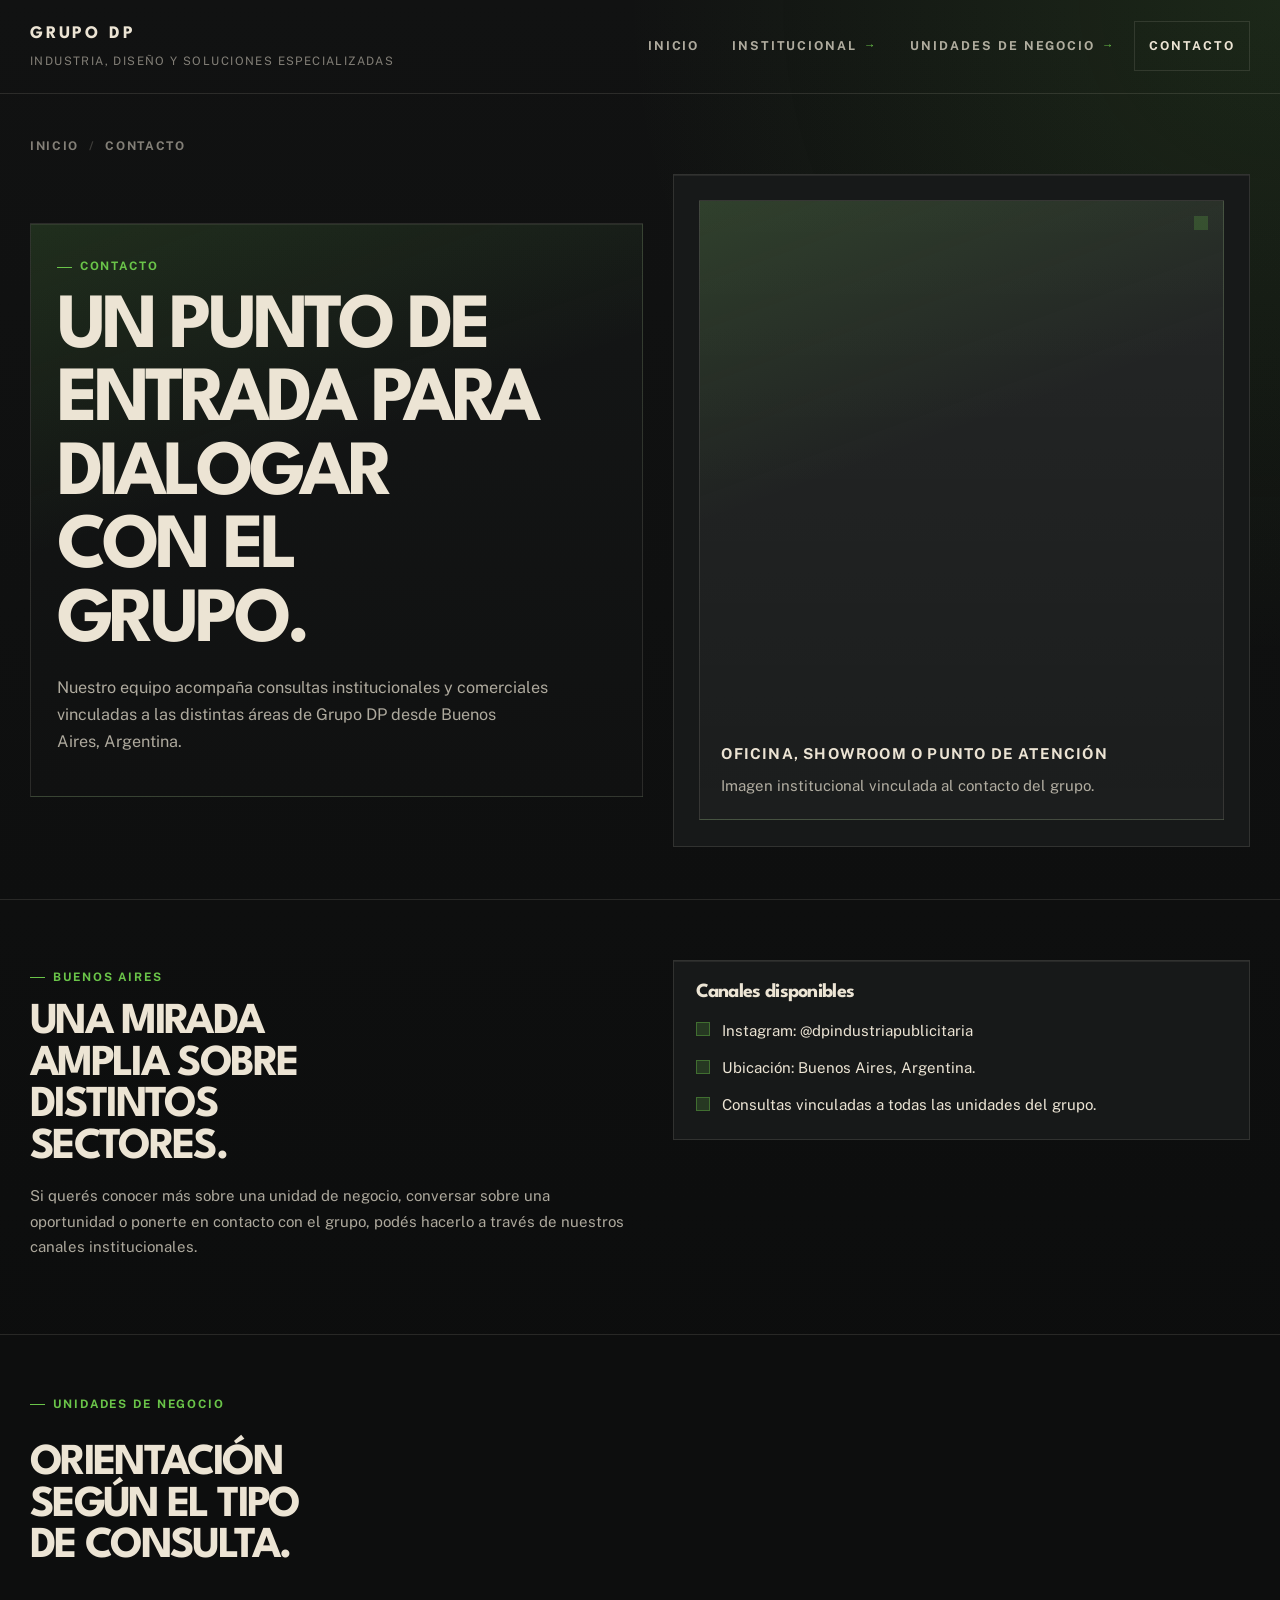
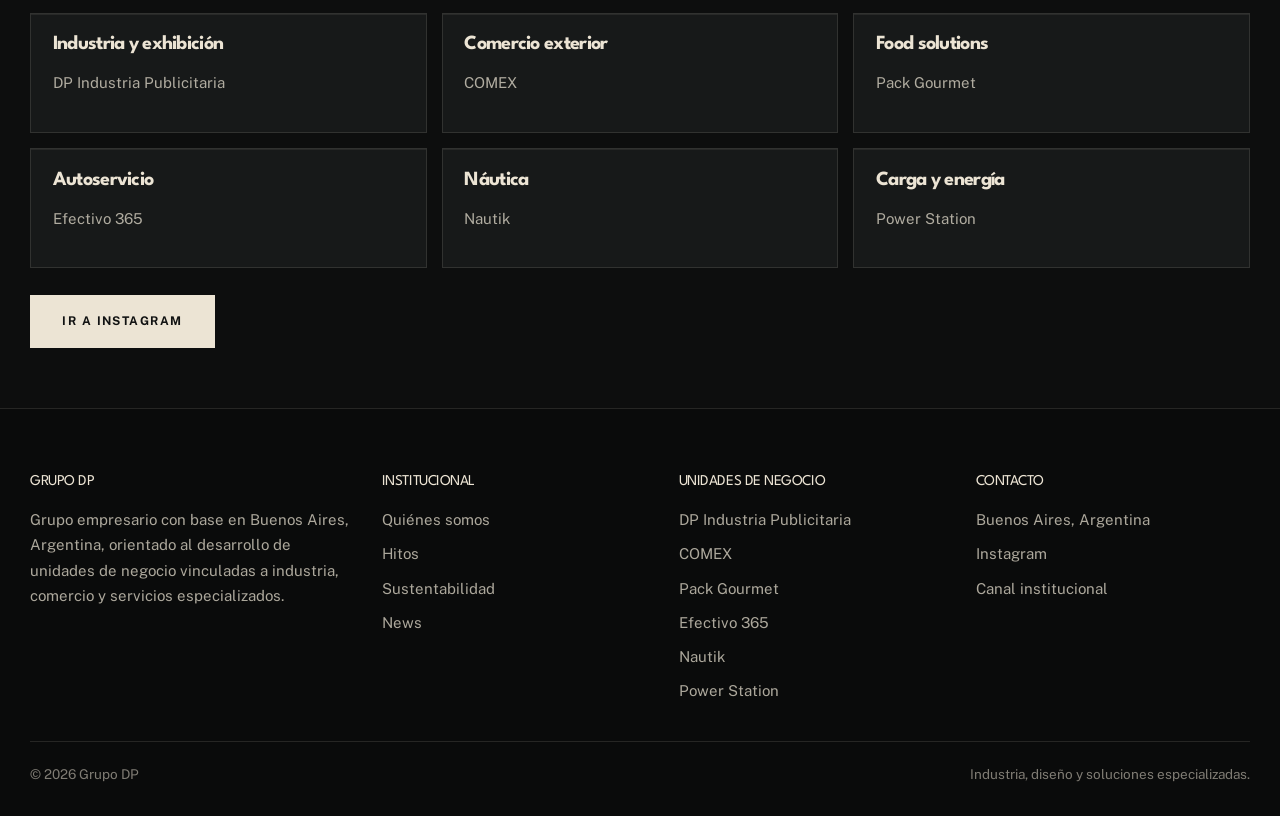
==== contacto/index.html @ b34a1b39 "Initial Grupo DP site" ====
<!doctype html>
<html lang="es">
  <head>
    <meta charset="UTF-8" />
    <meta name="viewport" content="width=device-width, initial-scale=1.0" />
    <title>Contacto | Grupo DP</title>
    <meta
      name="description"
      content="Canal institucional de Grupo DP para consultas generales, comerciales y vinculadas a sus unidades de negocio."
    />
    <meta
      name="keywords"
      content="Grupo DP, contacto, Buenos Aires, Instagram"
    />
    <link rel="stylesheet" href="../assets/styles.css" />
    <script defer src="../assets/site.js"></script>
  </head>
  <body data-page="contacto" data-base="../">
    <main id="contenido">
      <section class="page-hero">
        <div class="container">
          <nav class="breadcrumbs" aria-label="Breadcrumb" data-reveal>
            <a href="../index.html">Inicio</a>
            <span>/</span>
            <strong>Contacto</strong>
          </nav>
          <div class="hero-grid">
            <div class="hero-card hero-card--dark" data-reveal>
              <div class="eyebrow">Contacto</div>
              <h1>Un punto de entrada para dialogar con el grupo.</h1>
              <p class="lead">
                Nuestro equipo acompaña consultas institucionales y comerciales vinculadas a las
                distintas áreas de Grupo DP desde Buenos Aires, Argentina.
              </p>
            </div>
            <div class="hero-card" data-reveal>
              <div class="placeholder-media placeholder-media--wide">
                <strong>Oficina, showroom o punto de atención</strong>
                <span>Imagen institucional vinculada al contacto del grupo.</span>
              </div>
            </div>
          </div>
        </div>
      </section>

      <section class="section">
        <div class="container split-layout split-layout--top">
          <div data-reveal>
            <div class="eyebrow">Buenos Aires</div>
            <h2>Una mirada amplia sobre distintos sectores.</h2>
            <p>
              Si querés conocer más sobre una unidad de negocio, conversar sobre una oportunidad o
              ponerte en contacto con el grupo, podés hacerlo a través de nuestros canales
              institucionales.
            </p>
          </div>
          <div class="panel" data-reveal>
            <h3>Canales disponibles</h3>
            <ul class="list-clean">
              <li>Instagram: @dpindustriapublicitaria</li>
              <li>Ubicación: Buenos Aires, Argentina.</li>
              <li>Consultas vinculadas a todas las unidades del grupo.</li>
            </ul>
          </div>
        </div>
      </section>

      <section class="section section--muted">
        <div class="container">
          <div class="section-heading" data-reveal>
            <div class="eyebrow">Unidades de negocio</div>
            <h2>Orientación según el tipo de consulta.</h2>
          </div>
          <div class="contact-grid">
            <article class="card" data-reveal>
              <h3>Industria y exhibición</h3>
              <p>DP Industria Publicitaria</p>
            </article>
            <article class="card" data-reveal>
              <h3>Comercio exterior</h3>
              <p>COMEX</p>
            </article>
            <article class="card" data-reveal>
              <h3>Food solutions</h3>
              <p>Pack Gourmet</p>
            </article>
            <article class="card" data-reveal>
              <h3>Autoservicio</h3>
              <p>Efectivo 365</p>
            </article>
            <article class="card" data-reveal>
              <h3>Náutica</h3>
              <p>Nautik</p>
            </article>
            <article class="card" data-reveal>
              <h3>Carga y energía</h3>
              <p>Power Station</p>
            </article>
          </div>
          <div class="button-row" data-reveal>
            <a
              class="button button--primary"
              href="https://www.instagram.com/dpindustriapublicitaria/"
              target="_blank"
              rel="noreferrer"
              >Ir a Instagram</a
            >
          </div>
        </div>
      </section>
    </main>
  </body>
</html>
---- assets/styles.css ----
@import url("https://fonts.googleapis.com/css2?family=League+Spartan:wght@500;600;700;800&family=Public+Sans:wght@400;500;600;700&display=swap");

:root {
  --bg: #111212;
  --bg-deep: #090a0a;
  --surface: #171919;
  --surface-alt: #1d2020;
  --surface-strong: #101111;
  --paper: #ece4d4;
  --paper-soft: #d3c4aa;
  --text: #ece4d4;
  --text-muted: rgba(236, 228, 212, 0.72);
  --text-soft: rgba(236, 228, 212, 0.52);
  --line: rgba(236, 228, 212, 0.12);
  --line-strong: rgba(236, 228, 212, 0.22);
  --green: #6ac449;
  --green-soft: rgba(106, 196, 73, 0.16);
  --black: #111212;
  --white: #ffffff;
  --radius-s: 0;
  --radius-m: 0;
  --radius-l: 0;
  --radius-xl: 0;
  --container: 1220px;
  --header-height: 92px;
}

*,
*::before,
*::after {
  box-sizing: border-box;
}

html {
  font-size: 15px;
  scroll-behavior: smooth;
}

body {
  margin: 0;
  font-family: "Public Sans", sans-serif;
  background:
    radial-gradient(circle at top right, rgba(106, 196, 73, 0.12), transparent 24%),
    linear-gradient(180deg, #111212 0%, var(--bg-deep) 100%);
  color: var(--text);
  line-height: 1.68;
  -webkit-font-smoothing: antialiased;
}

img {
  max-width: 100%;
  display: block;
}

a {
  color: inherit;
  text-decoration: none;
}

button,
input,
textarea,
select {
  font: inherit;
}

.skip-link {
  position: absolute;
  left: 1rem;
  top: -4rem;
  padding: 0.8rem 1rem;
  background: var(--paper);
  color: var(--black);
  z-index: 100;
}

.skip-link:focus {
  top: 1rem;
}

.container {
  width: min(calc(100% - 2rem), var(--container));
  margin: 0 auto;
}

[id] {
  scroll-margin-top: calc(var(--header-height) + 1.5rem);
}

.site-header {
  position: sticky;
  top: 0;
  z-index: 30;
  padding: 1.2rem 0;
  border-bottom: 1px solid transparent;
  transition: background 220ms ease, border-color 220ms ease;
}

.site-header.is-scrolled {
  background: rgba(17, 18, 18, 0.92);
  backdrop-filter: blur(18px);
  border-color: var(--line);
}

.header-inner {
  display: flex;
  align-items: center;
  justify-content: space-between;
  gap: 1.5rem;
  min-height: calc(var(--header-height) - 2.4rem);
}

.brand-mark {
  display: inline-flex;
  flex-direction: column;
  gap: 0.16rem;
  min-width: 240px;
}

.brand-mark__title {
  font-family: "League Spartan", sans-serif;
  font-size: 1.18rem;
  font-weight: 700;
  letter-spacing: 0.16em;
  text-transform: uppercase;
}

.brand-mark__subtitle {
  color: var(--text-soft);
  font-size: 0.78rem;
  letter-spacing: 0.12em;
  text-transform: uppercase;
}

.nav-toggle {
  display: none;
  border: 1px solid var(--line);
  background: transparent;
  color: var(--paper);
  padding: 0.85rem 1rem;
  cursor: pointer;
  text-transform: uppercase;
  letter-spacing: 0.14em;
  font-size: 0.82rem;
  font-weight: 700;
}

.site-nav {
  display: flex;
  align-items: center;
  gap: 0.25rem;
}

.nav-item {
  position: relative;
}

.nav-disclosure,
.nav-link,
.nav-cta {
  display: inline-flex;
  align-items: center;
  gap: 0.45rem;
  border: 0;
  background: transparent;
  color: var(--text-muted);
  padding: 0.92rem 0.95rem;
  cursor: pointer;
  font-size: 0.82rem;
  font-weight: 700;
  letter-spacing: 0.16em;
  text-transform: uppercase;
  transition: color 180ms ease, background 180ms ease, border-color 180ms ease;
}

.nav-disclosure::after {
  content: "→";
  color: var(--green);
  font-size: 0.78rem;
}

.nav-link:hover,
.nav-link.is-current,
.nav-disclosure:hover,
.nav-item.is-current-section > .nav-disclosure,
.nav-cta:hover,
.nav-cta.is-current-section {
  color: var(--paper);
}

.nav-cta {
  border: 1px solid var(--line);
  color: var(--paper);
}

.nav-panel {
  position: absolute;
  top: calc(100% + 0.75rem);
  left: 0;
  min-width: 320px;
  display: grid;
  gap: 0;
  padding: 0.7rem;
  border: 1px solid var(--line);
  background: rgba(23, 25, 25, 0.98);
  opacity: 0;
  pointer-events: none;
  transform: translateY(6px);
  transition: opacity 180ms ease, transform 180ms ease;
}

.nav-panel--wide {
  min-width: 460px;
  grid-template-columns: repeat(2, minmax(0, 1fr));
}

.nav-item:hover .nav-panel,
.nav-item:focus-within .nav-panel,
.nav-item.is-open .nav-panel {
  opacity: 1;
  pointer-events: auto;
  transform: translateY(0);
}

.nav-panel a {
  display: grid;
  gap: 0.25rem;
  padding: 0.95rem 1rem;
  border-bottom: 1px solid rgba(236, 228, 212, 0.08);
  transition: background 180ms ease, color 180ms ease;
}

.nav-panel a:last-child,
.nav-panel--wide a:nth-last-child(-n + 2) {
  border-bottom: 0;
}

.nav-panel a span {
  color: var(--text-soft);
  font-size: 0.84rem;
  letter-spacing: normal;
  text-transform: none;
  font-weight: 400;
}

.nav-panel a:hover,
.nav-panel a.is-current {
  background: rgba(106, 196, 73, 0.08);
  color: var(--paper);
}

main {
  display: block;
}

.hero,
.page-hero {
  padding: 3rem 0 3.5rem;
  border-top: 1px solid var(--line);
}

.page-hero {
  padding-top: 2.5rem;
}

.hero-grid,
.split-layout {
  display: grid;
  grid-template-columns: minmax(0, 1.03fr) minmax(0, 0.97fr);
  gap: 2rem;
  align-items: center;
}

.hero-grid > *,
.split-layout > *,
.card-grid > *,
.brand-grid > *,
.service-grid > *,
.news-grid > *,
.market-grid > *,
.media-grid > *,
.process-grid > *,
.contact-grid > *,
.spec-grid > *,
.meta-grid > *,
.stat-grid > * {
  min-width: 0;
}

.split-layout--top {
  align-items: start;
}

.hero-card,
.panel,
.card,
.route-card,
.stat {
  background: var(--surface);
  border: 1px solid var(--line);
}

.hero-card {
  padding: 1.7rem;
  position: relative;
  overflow: hidden;
}

.hero-card::before,
.panel::before,
.card::before,
.route-card::before {
  content: "";
  position: absolute;
  inset: 0 auto auto 0;
  width: 100%;
  height: 1px;
  background: rgba(236, 228, 212, 0.08);
}

.hero-card--dark,
.section--dark .panel,
.section--dark .card,
.dark-panel {
  background:
    linear-gradient(160deg, rgba(106, 196, 73, 0.14), transparent 42%),
    linear-gradient(180deg, #141616 0%, #101111 100%);
}

.hero-card--dark .eyebrow,
.section--dark .eyebrow,
.dark-panel .eyebrow {
  color: var(--green);
}

.hero-card--dark p,
.section--dark p,
.dark-panel p {
  color: var(--text-muted);
}

.eyebrow {
  display: inline-flex;
  align-items: center;
  gap: 0.55rem;
  margin-bottom: 1rem;
  color: var(--green);
  font-size: 0.78rem;
  font-weight: 700;
  text-transform: uppercase;
  letter-spacing: 0.16em;
}

.eyebrow::before {
  content: "";
  width: 1rem;
  height: 1px;
  background: currentColor;
}

h1,
h2,
h3,
h4 {
  margin: 0 0 1rem;
  font-family: "League Spartan", sans-serif;
  font-weight: 700;
  line-height: 0.94;
  letter-spacing: -0.06em;
  text-wrap: balance;
}

h1 {
  font-size: clamp(2.95rem, 6.1vw, 5.6rem);
  max-width: 10ch;
  text-transform: uppercase;
}

h2 {
  font-size: clamp(1.9rem, 3.45vw, 3.35rem);
  max-width: 13.5ch;
  text-transform: uppercase;
}

h3 {
  font-size: 1.34rem;
  letter-spacing: -0.035em;
  line-height: 0.98;
  text-transform: none;
}

h4 {
  font-size: 1.1rem;
  text-transform: none;
}

p {
  margin: 0 0 1rem;
  color: var(--text-muted);
  text-wrap: pretty;
}

.lead {
  font-size: 1.08rem;
  max-width: 54ch;
}

.hero-card h1,
.page-hero h1 {
  max-width: 10.5ch;
}

.section-heading h2 {
  max-width: 14ch;
}

.button-row,
.tag-row {
  display: flex;
  flex-wrap: wrap;
  gap: 0.9rem;
}

.button-row {
  margin-top: 1.8rem;
}

.button {
  display: inline-flex;
  align-items: center;
  justify-content: center;
  min-width: 185px;
  padding: 1rem 1.3rem;
  border: 1px solid transparent;
  text-transform: uppercase;
  letter-spacing: 0.12em;
  font-size: 0.8rem;
  font-weight: 700;
  transition: background 180ms ease, color 180ms ease, border-color 180ms ease;
}

.button--primary {
  background: var(--paper);
  color: var(--black);
}

.button--primary:hover {
  background: #f6f0e3;
}

.button--ghost,
.button--dark {
  border-color: var(--line);
  color: var(--paper);
  background: transparent;
}

.button--ghost:hover,
.button--dark:hover {
  background: rgba(236, 228, 212, 0.06);
}

.tag-row {
  margin-top: 1.2rem;
}

.tag,
.pill,
.route-card__label,
.brand-card__meta span:first-child,
.market-badge {
  display: inline-flex;
  align-items: center;
  justify-content: center;
  padding: 0.52rem 0.72rem;
  border: 1px solid var(--line);
  color: var(--paper-soft);
  font-size: 0.76rem;
  font-weight: 700;
  letter-spacing: 0.14em;
  text-transform: uppercase;
}

.meta-grid,
.stat-grid,
.card-grid,
.brand-grid,
.service-grid,
.news-grid,
.market-grid,
.media-grid,
.process-grid,
.contact-grid,
.spec-grid {
  display: grid;
  gap: 1rem;
}

.meta-grid,
.stat-grid {
  grid-template-columns: repeat(3, minmax(0, 1fr));
}

.split-layout .card-grid,
.split-layout .spec-grid,
.split-layout .contact-grid {
  grid-template-columns: repeat(2, minmax(0, 1fr));
}

.card-grid,
.brand-grid,
.service-grid,
.news-grid,
.market-grid,
.media-grid,
.process-grid,
.contact-grid,
.spec-grid {
  grid-template-columns: repeat(3, minmax(0, 1fr));
}

.meta-item,
.stat,
.card,
.panel,
.route-card {
  position: relative;
  padding: 1.45rem;
}

.meta-item strong,
.stat strong {
  display: block;
  margin-bottom: 0.35rem;
  font-family: "League Spartan", sans-serif;
  font-size: 1.8rem;
  line-height: 0.92;
  text-transform: uppercase;
  letter-spacing: -0.04em;
}

.meta-item span,
.stat span {
  color: var(--text-muted);
}

.section {
  padding: 4rem 0;
  border-top: 1px solid var(--line);
}

.section--muted {
  background: #0d0e0e;
}

.section--dark {
  background: #0a0b0b;
}

.section-heading {
  display: grid;
  gap: 0.9rem;
  max-width: 780px;
  margin-bottom: 2rem;
}

.brand-card {
  min-height: 380px;
  padding: 0;
  display: grid;
  grid-template-rows: 220px auto auto auto;
}

.brand-card::before {
  content: "";
  display: block;
  background:
    linear-gradient(160deg, rgba(106, 196, 73, 0.18), transparent 30%),
    linear-gradient(180deg, rgba(255, 255, 255, 0.06), transparent),
    var(--surface-strong);
  border-bottom: 1px solid var(--line);
}

.brand-card__meta,
.brand-card h3,
.brand-card p {
  padding-inline: 1.25rem;
}

.brand-card__meta {
  display: flex;
  justify-content: space-between;
  align-items: center;
  gap: 0.7rem;
  padding-top: 1rem;
  color: var(--paper-soft);
  font-size: 0.76rem;
  font-weight: 700;
  letter-spacing: 0.14em;
  text-transform: uppercase;
}

.brand-card__arrow {
  color: var(--green);
  font-size: 1rem;
}

.brand-card p {
  color: var(--text-muted);
}

.brand-card .button {
  margin: auto 1.25rem 1.25rem;
  min-width: 0;
}

.placeholder-media {
  position: relative;
  min-height: 280px;
  padding: 1.4rem;
  display: flex;
  flex-direction: column;
  justify-content: flex-end;
  gap: 0.45rem;
  border: 1px solid var(--line);
  background:
    linear-gradient(160deg, rgba(106, 196, 73, 0.16), transparent 40%),
    linear-gradient(180deg, rgba(255, 255, 255, 0.06), rgba(255, 255, 255, 0.02));
}

.placeholder-media::before {
  content: "";
  position: absolute;
  top: 1rem;
  right: 1rem;
  width: 0.9rem;
  height: 0.9rem;
  background: rgba(106, 196, 73, 0.22);
}

.placeholder-media strong {
  font-size: 1rem;
  text-transform: uppercase;
  letter-spacing: 0.08em;
}

.placeholder-media span {
  color: var(--text-muted);
}

.placeholder-media--wide {
  min-height: 620px;
}

.placeholder-media--tall {
  min-height: 460px;
}

.placeholder-media--dark {
  background:
    linear-gradient(160deg, rgba(106, 196, 73, 0.18), transparent 38%),
    linear-gradient(180deg, rgba(255, 255, 255, 0.06), rgba(255, 255, 255, 0.02));
}

.placeholder-media--dark span {
  color: var(--text-muted);
}

.breadcrumbs {
  display: inline-flex;
  flex-wrap: wrap;
  align-items: center;
  gap: 0.65rem;
  margin-bottom: 1.2rem;
  color: var(--text-soft);
  font-size: 0.8rem;
  font-weight: 700;
  text-transform: uppercase;
  letter-spacing: 0.14em;
}

.breadcrumbs a:hover {
  color: var(--paper);
}

.breadcrumbs span {
  opacity: 0.4;
}

.list-clean {
  list-style: none;
  margin: 0;
  padding: 0;
  display: grid;
  gap: 0.8rem;
}

.list-clean li {
  display: grid;
  grid-template-columns: 14px 1fr;
  gap: 0.8rem;
}

.list-clean li::before {
  content: "";
  width: 14px;
  height: 14px;
  margin-top: 0.32rem;
  background: rgba(106, 196, 73, 0.18);
  border: 1px solid rgba(106, 196, 73, 0.38);
}

.timeline {
  display: grid;
  grid-template-columns: repeat(2, minmax(0, 1fr));
  gap: 1rem;
}

.timeline .card {
  padding-top: 3.2rem;
}

.timeline .card::after {
  content: attr(data-step);
  position: absolute;
  top: 1rem;
  left: 1.45rem;
  color: var(--green);
  font-size: 0.76rem;
  font-weight: 700;
  letter-spacing: 0.14em;
  text-transform: uppercase;
}

.process-step::after,
.news-item::after,
.spec-card::after {
  content: "";
  display: block;
  width: 2.8rem;
  height: 2px;
  margin-bottom: 1rem;
  background: rgba(106, 196, 73, 0.44);
}

.market-card {
  display: grid;
  gap: 1rem;
}

.market-badge {
  justify-self: start;
  background: transparent;
}

.route-card {
  min-height: 100%;
}

.route-card--accent {
  background:
    linear-gradient(160deg, rgba(106, 196, 73, 0.12), transparent 42%),
    var(--surface);
}

.route-card__label {
  margin-bottom: 1rem;
}

.quote {
  padding: 2rem;
  border: 1px solid var(--line);
  background:
    linear-gradient(160deg, rgba(106, 196, 73, 0.12), transparent 44%),
    var(--surface-strong);
  font-size: 1.08rem;
}

.quote,
.list-clean li,
.nav-panel a span,
.footer-links a,
.footer-links span {
  text-wrap: pretty;
}

.site-footer {
  padding: 4rem 0 2rem;
  background: #0a0b0b;
  border-top: 1px solid var(--line);
  color: var(--text-muted);
}

.footer-grid {
  display: grid;
  grid-template-columns: 1.2fr repeat(3, minmax(0, 1fr));
  gap: 1.5rem;
}

.footer-title {
  display: block;
  margin-bottom: 0.9rem;
  color: var(--paper);
  font-family: "League Spartan", sans-serif;
  font-size: 1rem;
  text-transform: uppercase;
  letter-spacing: -0.03em;
}

.footer-links {
  display: grid;
  gap: 0.6rem;
}

.footer-links a,
.footer-links span {
  color: var(--text-muted);
}

.footer-links a:hover {
  color: var(--paper);
}

.footer-bottom {
  margin-top: 2.5rem;
  padding-top: 1.4rem;
  border-top: 1px solid var(--line);
  display: flex;
  flex-wrap: wrap;
  justify-content: space-between;
  gap: 0.8rem;
  color: var(--text-soft);
  font-size: 0.9rem;
}

.js-enhanced [data-reveal] {
  opacity: 0;
  transform: translateY(18px);
  transition: opacity 420ms ease, transform 420ms ease;
}

.js-enhanced [data-reveal].is-visible {
  opacity: 1;
  transform: translateY(0);
}

@media (max-width: 1080px) {
  .hero-grid,
  .split-layout,
  .footer-grid,
  .timeline,
  .card-grid,
  .brand-grid,
  .service-grid,
  .news-grid,
  .market-grid,
  .media-grid,
  .process-grid,
  .contact-grid,
  .spec-grid,
  .meta-grid,
  .stat-grid {
    grid-template-columns: 1fr 1fr;
  }

  .hero-grid,
  .split-layout,
  .footer-grid {
    grid-template-columns: 1fr;
  }

  .split-layout .card-grid,
  .split-layout .spec-grid,
  .split-layout .contact-grid {
    grid-template-columns: 1fr 1fr;
  }
}

@media (max-width: 860px) {
  .site-header {
    padding: 1rem 0;
  }

  .nav-toggle {
    display: inline-flex;
  }

  .site-nav {
    position: absolute;
    left: 1rem;
    right: 1rem;
    top: calc(100% + 0.6rem);
    display: none;
    flex-direction: column;
    align-items: stretch;
    padding: 1rem;
    border: 1px solid var(--line);
    background: rgba(17, 18, 18, 0.98);
  }

  .site-nav.is-open {
    display: flex;
  }

  .nav-item,
  .nav-panel,
  .nav-panel--wide {
    width: 100%;
  }

  .nav-disclosure,
  .nav-link,
  .nav-cta {
    width: 100%;
    justify-content: space-between;
    border-bottom: 1px solid rgba(236, 228, 212, 0.08);
  }

  .nav-item:last-child .nav-disclosure,
  .nav-cta {
    border-bottom: 0;
  }

  .nav-panel {
    position: static;
    opacity: 1;
    pointer-events: auto;
    transform: none;
    display: none;
    min-width: 100%;
    margin-top: 0.4rem;
    padding: 0.4rem 0 0;
    background: transparent;
    border: 0;
  }

  .nav-item.is-open .nav-panel {
    display: grid;
  }

  .nav-panel a {
    padding: 0.8rem 0.2rem 0.8rem 1rem;
  }
}

@media (max-width: 720px) {
  .hero,
  .page-hero,
  .section {
    padding: 2.6rem 0;
  }

  h1 {
    font-size: clamp(2.35rem, 11vw, 3.8rem);
  }

  h2 {
    font-size: clamp(1.7rem, 7vw, 2.65rem);
  }

  .card-grid,
  .brand-grid,
  .service-grid,
  .news-grid,
  .market-grid,
  .media-grid,
  .process-grid,
  .contact-grid,
  .spec-grid,
  .meta-grid,
  .stat-grid,
  .timeline {
    grid-template-columns: 1fr;
  }

  .split-layout .card-grid,
  .split-layout .spec-grid,
  .split-layout .contact-grid {
    grid-template-columns: 1fr;
  }

  .hero-card,
  .panel,
  .card,
  .route-card,
  .meta-item,
  .stat,
  .quote {
    padding: 1.2rem;
  }

  .placeholder-media--wide {
    min-height: 340px;
  }

  .placeholder-media--tall,
  .placeholder-media {
    min-height: 260px;
  }

  .brand-card {
    grid-template-rows: 180px auto auto auto;
  }

  .button-row,
  .tag-row {
    flex-direction: column;
    align-items: stretch;
  }

  .button {
    width: 100%;
  }
}
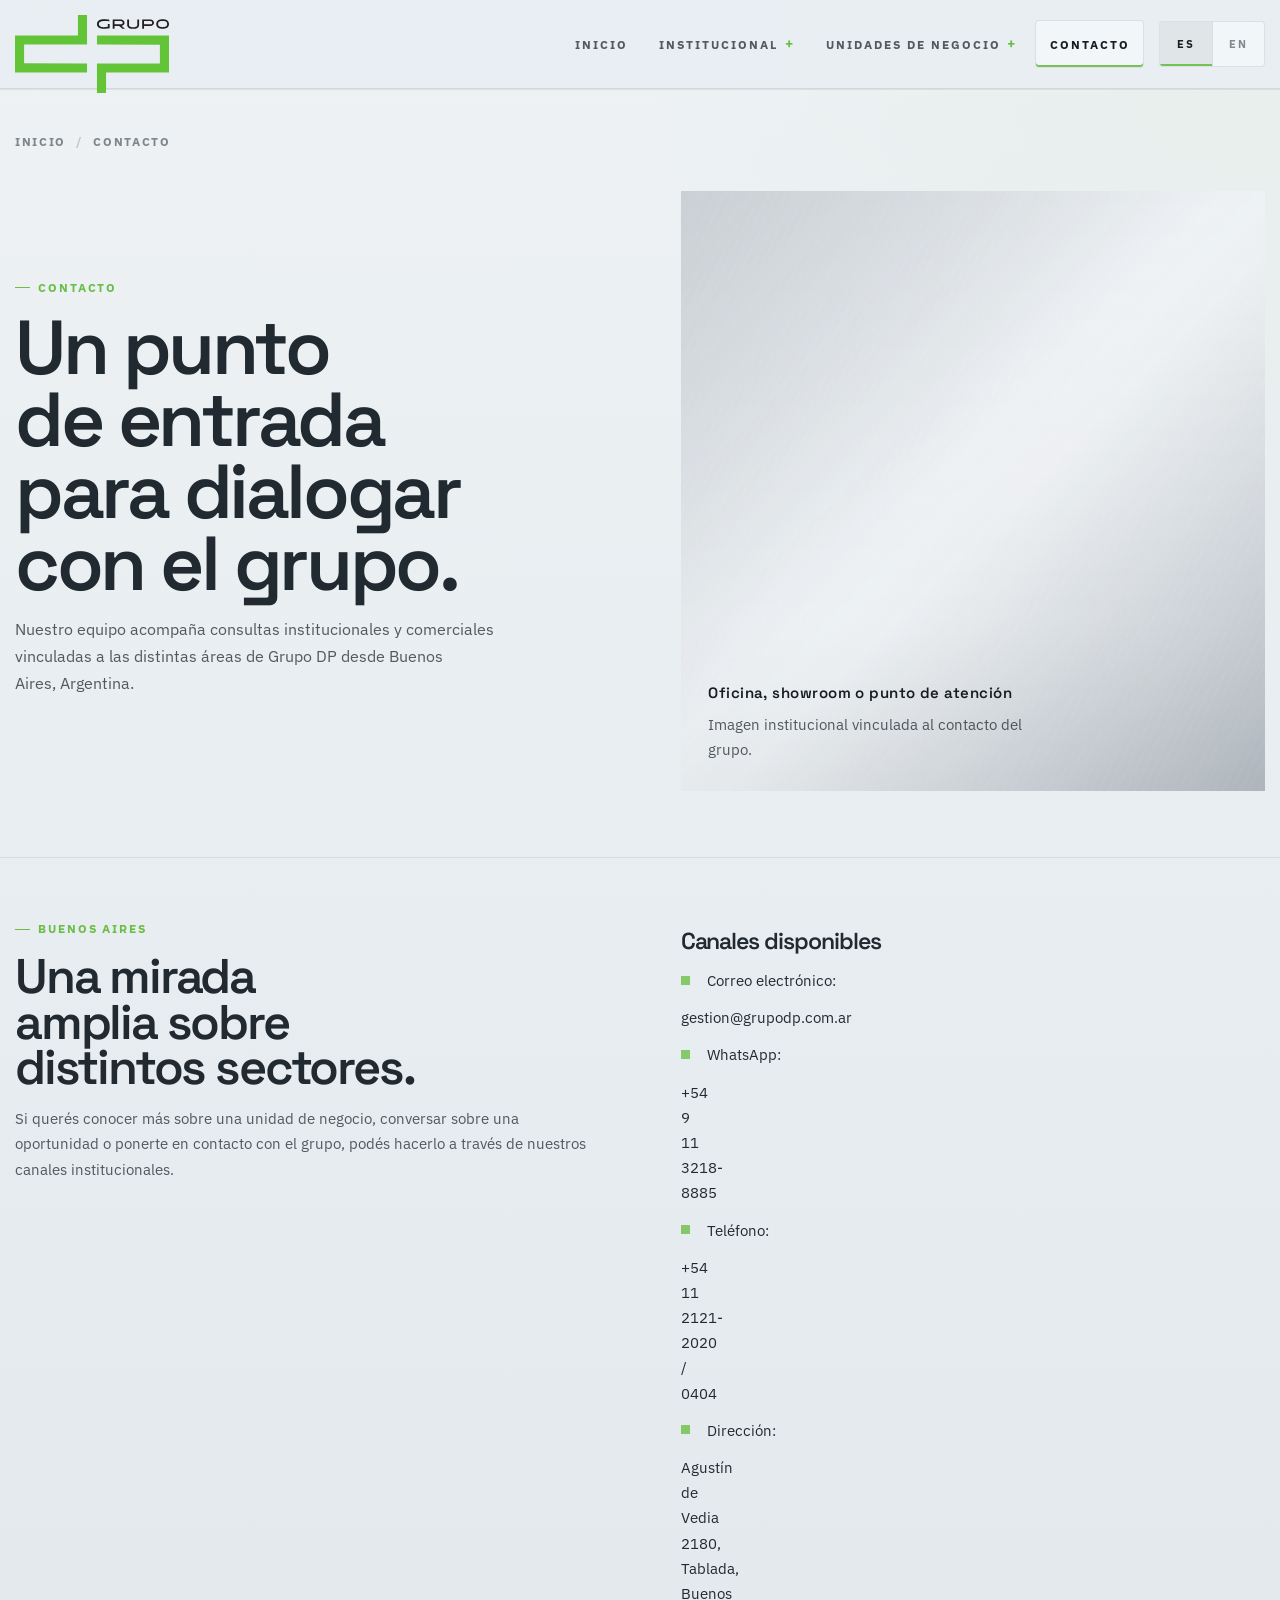
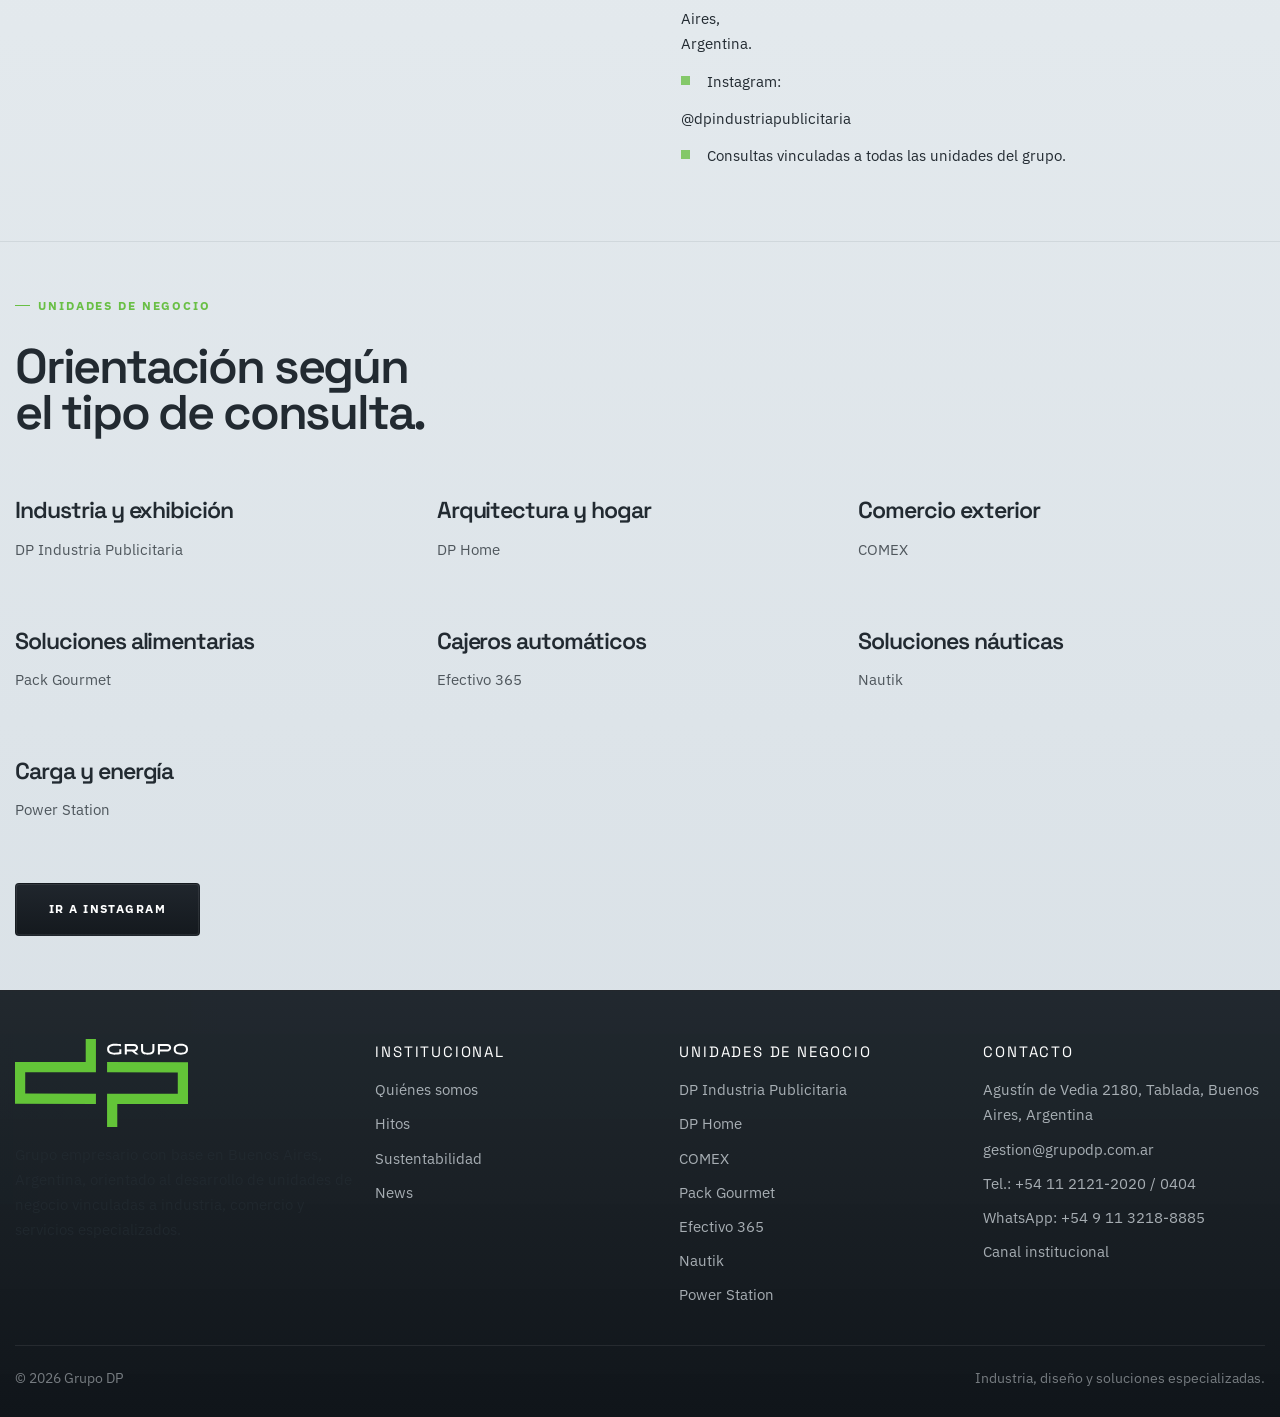
==== commit 13566d2c: "Update business unit copy, add DP Home unit and real contact info - Rewrite copy (ES/EN) for all uni" ====
--- a/contacto/index.html
+++ b/contacto/index.html
@@ -10,7 +10,7 @@
     />
     <meta
       name="keywords"
-      content="Grupo DP, contacto, Buenos Aires, Instagram"
+      content="Grupo DP, contacto, Buenos Aires, Tablada, WhatsApp, email, Instagram"
     />
     <link rel="stylesheet" href="../assets/styles.css" />
     <script defer src="../assets/site.js"></script>
@@ -57,9 +57,12 @@
           <div class="panel" data-reveal>
             <h3>Canales disponibles</h3>
             <ul class="list-clean">
-              <li>Instagram: @dpindustriapublicitaria</li>
-              <li>Ubicación: Buenos Aires, Argentina.</li>
-              <li>Consultas vinculadas a todas las unidades del grupo.</li>
+              <li><span>Correo electr&oacute;nico:</span> <a href="mailto:gestion@grupodp.com.ar">gestion@grupodp.com.ar</a></li>
+              <li><span>WhatsApp:</span> <a href="https://wa.me/5491132188885" target="_blank" rel="noopener">+54 9 11 3218-8885</a></li>
+              <li><span>Tel&eacute;fono:</span> <a href="tel:+541121212020">+54 11 2121-2020 / 0404</a></li>
+              <li><span>Direcci&oacute;n:</span> Agust&iacute;n de Vedia 2180, Tablada, Buenos Aires, Argentina.</li>
+              <li><span>Instagram:</span> <a href="https://www.instagram.com/dpindustriapublicitaria/" target="_blank" rel="noopener">@dpindustriapublicitaria</a></li>
+              <li><span>Consultas vinculadas a todas las unidades del grupo.</span></li>
             </ul>
           </div>
         </div>
@@ -73,27 +76,31 @@
           </div>
           <div class="contact-grid">
             <article class="card" data-reveal>
-              <h3>Industria y exhibición</h3>
+              <h3>Industria y exhibici&oacute;n</h3>
               <p>DP Industria Publicitaria</p>
+            </article>
+            <article class="card" data-reveal>
+              <h3>Arquitectura y hogar</h3>
+              <p>DP Home</p>
             </article>
             <article class="card" data-reveal>
               <h3>Comercio exterior</h3>
               <p>COMEX</p>
             </article>
             <article class="card" data-reveal>
-              <h3>Food solutions</h3>
+              <h3>Soluciones alimentarias</h3>
               <p>Pack Gourmet</p>
             </article>
             <article class="card" data-reveal>
-              <h3>Autoservicio</h3>
+              <h3>Cajeros autom&aacute;ticos</h3>
               <p>Efectivo 365</p>
             </article>
             <article class="card" data-reveal>
-              <h3>Náutica</h3>
+              <h3>Soluciones n&aacute;uticas</h3>
               <p>Nautik</p>
             </article>
             <article class="card" data-reveal>
-              <h3>Carga y energía</h3>
+              <h3>Carga y energ&iacute;a</h3>
               <p>Power Station</p>
             </article>
           </div>
--- a/assets/styles.css
+++ b/assets/styles.css
@@ -1,28 +1,31 @@
-@import url("https://fonts.googleapis.com/css2?family=League+Spartan:wght@500;600;700;800&family=Public+Sans:wght@400;500;600;700&display=swap");
+
+@import url("https://fonts.googleapis.com/css2?family=IBM+Plex+Sans:wght@400;500;600;700&family=Space+Grotesk:wght@500;600;700&display=swap");
 
 :root {
-  --bg: #111212;
-  --bg-deep: #090a0a;
-  --surface: #171919;
-  --surface-alt: #1d2020;
-  --surface-strong: #101111;
-  --paper: #ece4d4;
-  --paper-soft: #d3c4aa;
-  --text: #ece4d4;
-  --text-muted: rgba(236, 228, 212, 0.72);
-  --text-soft: rgba(236, 228, 212, 0.52);
-  --line: rgba(236, 228, 212, 0.12);
-  --line-strong: rgba(236, 228, 212, 0.22);
-  --green: #6ac449;
-  --green-soft: rgba(106, 196, 73, 0.16);
-  --black: #111212;
+  --bg: #e6ebef;
+  --bg-deep: #d7dee4;
+  --surface: #f3f6f8;
+  --surface-alt: #e8edf1;
+  --surface-strong: #d9e0e5;
+  --paper: #171c21;
+  --paper-soft: #5c6772;
+  --text: #222a31;
+  --text-muted: rgba(34, 42, 49, 0.76);
+  --text-soft: rgba(34, 42, 49, 0.54);
+  --line: rgba(23, 28, 33, 0.1);
+  --line-strong: rgba(23, 28, 33, 0.18);
+  --green: #69bf45;
+  --green-soft: rgba(105, 191, 69, 0.14);
+  --black: #11161b;
   --white: #ffffff;
-  --radius-s: 0;
-  --radius-m: 0;
-  --radius-l: 0;
-  --radius-xl: 0;
-  --container: 1220px;
-  --header-height: 92px;
+  --radius-s: 4px;
+  --radius-m: 8px;
+  --radius-l: 14px;
+  --radius-xl: 22px;
+  --container: 1280px;
+  --header-height: 88px;
+  --shadow-soft: 0 12px 28px rgba(17, 22, 27, 0.08);
+  --shadow-panel: 0 28px 64px rgba(17, 22, 27, 0.12);
 }
 
 *,
@@ -38,13 +41,14 @@
 
 body {
   margin: 0;
-  font-family: "Public Sans", sans-serif;
+  font-family: "IBM Plex Sans", "Segoe UI", sans-serif;
   background:
-    radial-gradient(circle at top right, rgba(106, 196, 73, 0.12), transparent 24%),
-    linear-gradient(180deg, #111212 0%, var(--bg-deep) 100%);
+    radial-gradient(circle at top right, rgba(105, 191, 69, 0.05), transparent 20%),
+    linear-gradient(180deg, #eef2f5 0%, #e3e9ed 54%, #d7dfe5 100%);
   color: var(--text);
   line-height: 1.68;
   -webkit-font-smoothing: antialiased;
+  overflow-x: clip;
 }
 
 img {
@@ -70,7 +74,7 @@
   top: -4rem;
   padding: 0.8rem 1rem;
   background: var(--paper);
-  color: var(--black);
+  color: var(--white);
   z-index: 100;
 }
 
@@ -91,53 +95,49 @@
   position: sticky;
   top: 0;
   z-index: 30;
-  padding: 1.2rem 0;
-  border-bottom: 1px solid transparent;
-  transition: background 220ms ease, border-color 220ms ease;
+  padding: 0.95rem 0;
+  border-bottom: 1px solid var(--line);
+  background: rgba(231, 237, 242, 0.84);
+  backdrop-filter: blur(18px);
+  transition: background 220ms ease, border-color 220ms ease, box-shadow 220ms ease;
 }
 
 .site-header.is-scrolled {
-  background: rgba(17, 18, 18, 0.92);
-  backdrop-filter: blur(18px);
-  border-color: var(--line);
+  background: rgba(243, 246, 248, 0.94);
+  border-color: var(--line-strong);
+  box-shadow: var(--shadow-soft);
 }
 
 .header-inner {
   display: flex;
   align-items: center;
   justify-content: space-between;
-  gap: 1.5rem;
-  min-height: calc(var(--header-height) - 2.4rem);
+  gap: 2rem;
+  min-height: calc(var(--header-height) - 1.9rem);
 }
 
 .brand-mark {
-  display: inline-flex;
-  flex-direction: column;
-  gap: 0.16rem;
-  min-width: 240px;
-}
-
-.brand-mark__title {
-  font-family: "League Spartan", sans-serif;
-  font-size: 1.18rem;
-  font-weight: 700;
-  letter-spacing: 0.16em;
-  text-transform: uppercase;
-}
-
-.brand-mark__subtitle {
-  color: var(--text-soft);
-  font-size: 0.78rem;
-  letter-spacing: 0.12em;
-  text-transform: uppercase;
+  flex: 0 0 auto;
+  width: 154px;
+  height: 58px;
+  display: grid;
+  place-items: center;
+  padding: 0;
+}
+
+.brand-mark__logo {
+  width: 100%;
+  height: 100%;
+  object-fit: contain;
 }
 
 .nav-toggle {
   display: none;
   border: 1px solid var(--line);
-  background: transparent;
+  background: rgba(245, 248, 250, 0.76);
   color: var(--paper);
-  padding: 0.85rem 1rem;
+  padding: 0.78rem 0.95rem;
+  border-radius: var(--radius-s);
   cursor: pointer;
   text-transform: uppercase;
   letter-spacing: 0.14em;
@@ -145,10 +145,16 @@
   font-weight: 700;
 }
 
+.header-tools {
+  display: flex;
+  align-items: center;
+  gap: 1rem;
+}
+
 .site-nav {
   display: flex;
   align-items: center;
-  gap: 0.25rem;
+  gap: 0.3rem;
 }
 
 .nav-item {
@@ -164,7 +170,7 @@
   border: 0;
   background: transparent;
   color: var(--text-muted);
-  padding: 0.92rem 0.95rem;
+  padding: 0.86rem 0.9rem;
   cursor: pointer;
   font-size: 0.82rem;
   font-weight: 700;
@@ -174,9 +180,10 @@
 }
 
 .nav-disclosure::after {
-  content: "→";
+  content: "+";
   color: var(--green);
-  font-size: 0.78rem;
+  font-size: 0.92rem;
+  line-height: 1;
 }
 
 .nav-link:hover,
@@ -186,11 +193,48 @@
 .nav-cta:hover,
 .nav-cta.is-current-section {
   color: var(--paper);
+  box-shadow: inset 0 -2px 0 rgba(105, 191, 69, 0.9);
 }
 
 .nav-cta {
   border: 1px solid var(--line);
   color: var(--paper);
+  border-radius: var(--radius-s);
+  background: rgba(245, 248, 250, 0.76);
+}
+
+.lang-switch {
+  display: inline-flex;
+  align-items: center;
+  border: 1px solid var(--line);
+  border-radius: var(--radius-s);
+  overflow: hidden;
+  background: rgba(245, 248, 250, 0.76);
+}
+
+.lang-switch__button {
+  min-width: 52px;
+  border: 0;
+  background: transparent;
+  color: var(--text-soft);
+  padding: 0.84rem 0.8rem;
+  cursor: pointer;
+  font-size: 0.76rem;
+  font-weight: 700;
+  letter-spacing: 0.16em;
+  text-transform: uppercase;
+  transition: background 180ms ease, color 180ms ease;
+}
+
+.lang-switch__button + .lang-switch__button {
+  border-left: 1px solid var(--line);
+}
+
+.lang-switch__button:hover,
+.lang-switch__button.is-active {
+  background: rgba(23, 28, 33, 0.08);
+  color: var(--paper);
+  box-shadow: inset 0 -2px 0 rgba(105, 191, 69, 0.9);
 }
 
 .nav-panel {
@@ -202,7 +246,9 @@
   gap: 0;
   padding: 0.7rem;
   border: 1px solid var(--line);
-  background: rgba(23, 25, 25, 0.98);
+  border-radius: var(--radius-m);
+  background: rgba(244, 247, 249, 0.96);
+  box-shadow: var(--shadow-soft);
   opacity: 0;
   pointer-events: none;
   transform: translateY(6px);
@@ -226,7 +272,7 @@
   display: grid;
   gap: 0.25rem;
   padding: 0.95rem 1rem;
-  border-bottom: 1px solid rgba(236, 228, 212, 0.08);
+  border-bottom: 1px solid var(--line);
   transition: background 180ms ease, color 180ms ease;
 }
 
@@ -245,7 +291,7 @@
 
 .nav-panel a:hover,
 .nav-panel a.is-current {
-  background: rgba(106, 196, 73, 0.08);
+  background: rgba(23, 28, 33, 0.05);
   color: var(--paper);
 }
 
@@ -253,24 +299,34 @@
   display: block;
 }
 
+.home-hero,
 .hero,
 .page-hero {
-  padding: 3rem 0 3.5rem;
-  border-top: 1px solid var(--line);
+  padding: 2.7rem 0 3rem;
+  border-top: 1px solid rgba(23, 28, 33, 0.08);
+}
+
+.home-hero {
+  padding-top: 2.8rem;
+  min-height: calc(74vh - var(--header-height));
+  display: flex;
+  align-items: center;
 }
 
 .page-hero {
   padding-top: 2.5rem;
 }
 
+.home-hero__grid,
 .hero-grid,
 .split-layout {
   display: grid;
   grid-template-columns: minmax(0, 1.03fr) minmax(0, 0.97fr);
-  gap: 2rem;
+  gap: 3rem;
   align-items: center;
 }
 
+.home-hero__grid > *,
 .hero-grid > *,
 .split-layout > *,
 .card-grid > *,
@@ -291,17 +347,216 @@
   align-items: start;
 }
 
+.home-hero__panel {
+  display: grid;
+  align-content: start;
+  gap: 0.35rem;
+  padding-right: 1.25rem;
+}
+
+.home-hero__title {
+  max-width: 12ch;
+}
+
+.home-hero__lead {
+  max-width: 60ch;
+}
+
+.home-hero__aside {
+  display: block;
+  padding-left: clamp(1.25rem, 2vw, 2rem);
+  border-left: 1px solid rgba(23, 28, 33, 0.12);
+}
+
+.home-hero__visual {
+  min-height: 540px;
+}
+
+.unit-identity {
+  --unit-surface: #e8edf1;
+  --unit-ink: var(--paper);
+  --unit-logo-scale: 1;
+  position: relative;
+  width: min(100%, 264px);
+  min-height: 84px;
+  display: grid;
+  grid-template-columns: 92px minmax(0, 1fr);
+  align-items: center;
+  column-gap: 0.72rem;
+  margin: -0.1rem 0 1.45rem;
+  padding: 0.7rem 0.9rem;
+  overflow: visible;
+  color: var(--unit-ink);
+}
+
+.unit-identity::before {
+  content: "";
+  position: absolute;
+  inset: 0;
+  background: var(--unit-surface);
+  pointer-events: none;
+  -webkit-mask-image: linear-gradient(
+    90deg,
+    #000 0%,
+    #000 72%,
+    rgba(0, 0, 0, 0.78) 82%,
+    rgba(0, 0, 0, 0.28) 92%,
+    transparent 100%
+  );
+  mask-image: linear-gradient(
+    90deg,
+    #000 0%,
+    #000 72%,
+    rgba(0, 0, 0, 0.78) 82%,
+    rgba(0, 0, 0, 0.28) 92%,
+    transparent 100%
+  );
+}
+
+.unit-identity::after {
+  content: "";
+  position: absolute;
+  inset: -1px -24px -1px 0;
+  pointer-events: none;
+  background:
+    linear-gradient(
+      90deg,
+      rgba(92, 103, 114, 0.32) 0%,
+      rgba(92, 103, 114, 0.32) 84%,
+      rgba(92, 103, 114, 0.22) 92%,
+      transparent 100%
+    ) top / 100% 2px no-repeat,
+    linear-gradient(
+      90deg,
+      rgba(92, 103, 114, 0.32) 0%,
+      rgba(92, 103, 114, 0.32) 84%,
+      rgba(92, 103, 114, 0.22) 92%,
+      transparent 100%
+    ) bottom / 100% 2px no-repeat,
+    linear-gradient(rgba(92, 103, 114, 0.32), rgba(92, 103, 114, 0.32)) left / 2px 100%
+      no-repeat;
+}
+
+.unit-identity__mark {
+  position: relative;
+  z-index: 1;
+  width: 100%;
+  min-height: 52px;
+  display: grid;
+  place-items: center start;
+}
+
+.unit-identity__mark img {
+  width: min(100%, calc(102px * var(--unit-logo-scale)));
+  max-height: 80px;
+  object-fit: contain;
+}
+
+.unit-identity__text {
+  position: relative;
+  z-index: 1;
+  min-width: 0;
+  display: grid;
+  gap: 0.1rem;
+  align-content: center;
+  text-align: left;
+}
+
+.unit-identity__text strong {
+  color: var(--unit-ink);
+  font-family: "Space Grotesk", "IBM Plex Sans", sans-serif;
+  font-size: 0.98rem;
+  line-height: 1.02;
+  letter-spacing: 0;
+}
+
+.unit-identity__text small {
+  color: var(--unit-ink);
+  font-size: 0.62rem;
+  font-weight: 700;
+  letter-spacing: 0.14em;
+  line-height: 1.25;
+  text-transform: uppercase;
+  opacity: 0.74;
+}
+
+.unit-identity--pack {
+  --unit-surface: #ffe1e2;
+  --unit-ink: #171c21;
+}
+
+.unit-identity__mark {
+  min-height: 52px;
+  place-items: center start;
+}
+
+.unit-identity--efectivo {
+  --unit-surface: #2a4fa1;
+  --unit-ink: #ffffff;
+  --unit-logo-scale: 1.25;
+}
+
+.unit-identity--nautik {
+  --unit-surface: #101914;
+  --unit-ink: #93cf08;
+  --unit-logo-scale: 1.25;
+}
+
+.unit-identity.unit-identity--logo {
+  width: min(100%, 340px);
+  min-height: 126px;
+  grid-template-columns: minmax(0, 1fr);
+  margin-top: 0;
+  padding: 1rem 1.25rem;
+  overflow: hidden;
+  border: 1px solid rgba(255, 255, 255, 0.09);
+  border-radius: var(--radius-s);
+  background: #171a1d;
+}
+
+.unit-identity.unit-identity--logo::before,
+.unit-identity.unit-identity--logo::after {
+  content: none;
+}
+
+.unit-identity.unit-identity--logo .unit-identity__mark {
+  min-height: 92px;
+  place-items: center;
+}
+
+.unit-identity.unit-identity--logo .unit-identity__mark img {
+  width: min(100%, 280px);
+  max-height: 96px;
+}
+
+.institutional-photo {
+  position: relative;
+  margin: 0;
+  height: clamp(420px, 58vh, 620px);
+  overflow: hidden;
+  background: #cbd3da;
+}
+
+.institutional-photo img {
+  width: 100%;
+  height: 100%;
+  object-fit: cover;
+  object-position: center;
+}
+
 .hero-card,
 .panel,
 .card,
 .route-card,
 .stat {
-  background: var(--surface);
-  border: 1px solid var(--line);
+  background: transparent;
+  border: 0;
+  border-radius: 0;
+  box-shadow: none;
 }
 
 .hero-card {
-  padding: 1.7rem;
+  padding: 1.4rem 0;
   position: relative;
   overflow: hidden;
 }
@@ -310,21 +565,14 @@
 .panel::before,
 .card::before,
 .route-card::before {
-  content: "";
-  position: absolute;
-  inset: 0 auto auto 0;
-  width: 100%;
-  height: 1px;
-  background: rgba(236, 228, 212, 0.08);
+  content: none;
 }
 
 .hero-card--dark,
 .section--dark .panel,
 .section--dark .card,
 .dark-panel {
-  background:
-    linear-gradient(160deg, rgba(106, 196, 73, 0.14), transparent 42%),
-    linear-gradient(180deg, #141616 0%, #101111 100%);
+  background: transparent;
 }
 
 .hero-card--dark .eyebrow,
@@ -363,30 +611,27 @@
 h3,
 h4 {
   margin: 0 0 1rem;
-  font-family: "League Spartan", sans-serif;
-  font-weight: 700;
+  font-family: "Space Grotesk", "IBM Plex Sans", sans-serif;
+  font-weight: 600;
   line-height: 0.94;
-  letter-spacing: -0.06em;
+  letter-spacing: -0.045em;
   text-wrap: balance;
+  overflow-wrap: anywhere;
 }
 
 h1 {
-  font-size: clamp(2.95rem, 6.1vw, 5.6rem);
+  font-size: clamp(3.25rem, 6vw, 5.1rem);
   max-width: 10ch;
-  text-transform: uppercase;
 }
 
 h2 {
-  font-size: clamp(1.9rem, 3.45vw, 3.35rem);
+  font-size: clamp(2.35rem, 3.8vw, 3.6rem);
   max-width: 13.5ch;
-  text-transform: uppercase;
 }
 
 h3 {
-  font-size: 1.34rem;
-  letter-spacing: -0.035em;
+  font-size: 1.54rem;
   line-height: 0.98;
-  text-transform: none;
 }
 
 h4 {
@@ -407,7 +652,7 @@
 
 .hero-card h1,
 .page-hero h1 {
-  max-width: 10.5ch;
+  max-width: 11.5ch;
 }
 
 .section-heading h2 {
@@ -432,6 +677,7 @@
   min-width: 185px;
   padding: 1rem 1.3rem;
   border: 1px solid transparent;
+  border-radius: var(--radius-s);
   text-transform: uppercase;
   letter-spacing: 0.12em;
   font-size: 0.8rem;
@@ -440,24 +686,26 @@
 }
 
 .button--primary {
-  background: var(--paper);
-  color: var(--black);
+  background: linear-gradient(180deg, #20262d 0%, #14191e 100%);
+  color: var(--white);
+  box-shadow: inset 0 0 0 1px rgba(255, 255, 255, 0.08);
 }
 
 .button--primary:hover {
-  background: #f6f0e3;
+  background: linear-gradient(180deg, #2a323b 0%, #1b232a 100%);
 }
 
 .button--ghost,
 .button--dark {
   border-color: var(--line);
   color: var(--paper);
-  background: transparent;
+  background: rgba(245, 248, 250, 0.72);
 }
 
 .button--ghost:hover,
 .button--dark:hover {
-  background: rgba(236, 228, 212, 0.06);
+  background: rgba(23, 28, 33, 0.05);
+  border-color: rgba(105, 191, 69, 0.38);
 }
 
 .tag-row {
@@ -473,8 +721,11 @@
   align-items: center;
   justify-content: center;
   padding: 0.52rem 0.72rem;
-  border: 1px solid var(--line);
-  color: var(--paper-soft);
+  border: 1px solid rgba(105, 191, 69, 0.24);
+  color: var(--paper);
+  background:
+    linear-gradient(180deg, rgba(255, 255, 255, 0.24), rgba(255, 255, 255, 0.1)),
+    rgba(105, 191, 69, 0.08);
   font-size: 0.76rem;
   font-weight: 700;
   letter-spacing: 0.14em;
@@ -525,17 +776,27 @@
 .panel,
 .route-card {
   position: relative;
-  padding: 1.45rem;
+  padding: 1.25rem 0;
+}
+
+.meta-item::before,
+.route-card::after {
+  content: "";
+  position: absolute;
+  left: 0;
+  top: 1.35rem;
+  width: 3px;
+  height: 1.1rem;
+  background: rgba(105, 191, 69, 0.9);
 }
 
 .meta-item strong,
 .stat strong {
   display: block;
   margin-bottom: 0.35rem;
-  font-family: "League Spartan", sans-serif;
-  font-size: 1.8rem;
-  line-height: 0.92;
-  text-transform: uppercase;
+  font-family: "Space Grotesk", "IBM Plex Sans", sans-serif;
+  font-size: 1.86rem;
+  line-height: 0.94;
   letter-spacing: -0.04em;
 }
 
@@ -544,17 +805,45 @@
   color: var(--text-muted);
 }
 
+.unit-meta-grid {
+  margin-top: 2rem;
+  padding-top: 1.35rem;
+  border-top: 1px solid rgba(23, 28, 33, 0.1);
+}
+
+.unit-meta-grid .meta-item {
+  padding: 0.1rem 0 0.1rem 1rem;
+}
+
+.unit-meta-grid .meta-item::before {
+  top: 0.2rem;
+  height: calc(100% - 0.4rem);
+}
+
+.unit-meta-grid .meta-item strong {
+  margin-bottom: 0.5rem;
+  color: var(--paper);
+  font-size: 1.14rem;
+  line-height: 1.08;
+  letter-spacing: -0.03em;
+}
+
+.unit-meta-grid .meta-item span {
+  display: block;
+  max-width: 24ch;
+}
+
 .section {
-  padding: 4rem 0;
-  border-top: 1px solid var(--line);
+  padding: 3.6rem 0;
+  border-top: 1px solid rgba(23, 28, 33, 0.08);
 }
 
 .section--muted {
-  background: #0d0e0e;
+  background: transparent;
 }
 
 .section--dark {
-  background: #0a0b0b;
+  background: transparent;
 }
 
 .section-heading {
@@ -564,27 +853,164 @@
   margin-bottom: 2rem;
 }
 
+.logo-marquee-section {
+  padding: 0 0 3.2rem;
+  border-top: 1px solid rgba(23, 28, 33, 0.08);
+}
+
+.logo-marquee-section__heading {
+  padding-top: 2.4rem;
+}
+
+.logo-marquee {
+  position: relative;
+  overflow: hidden;
+  border-top: 1px solid rgba(23, 28, 33, 0.1);
+  border-bottom: 1px solid rgba(23, 28, 33, 0.1);
+  background:
+    linear-gradient(180deg, rgba(255, 255, 255, 0.28), rgba(215, 224, 229, 0.22)),
+    linear-gradient(90deg, rgba(23, 28, 33, 0.02), rgba(255, 255, 255, 0.08), rgba(23, 28, 33, 0.03));
+  box-shadow: none;
+}
+
+.logo-marquee::before,
+.logo-marquee::after {
+  content: none;
+}
+
+.logo-marquee__track {
+  display: flex;
+  width: max-content;
+  animation: marquee-scroll 34s linear infinite;
+}
+
+.logo-marquee:hover .logo-marquee__track {
+  animation-play-state: paused;
+}
+
+.logo-marquee__group {
+  display: flex;
+  gap: 0;
+  padding: 0.35rem 0;
+}
+
+.logo-pill {
+  display: flex;
+  flex-direction: column;
+  justify-content: center;
+  gap: 0.35rem;
+  min-width: 230px;
+  min-height: 104px;
+  padding: 0.95rem 1.2rem;
+  border: 0;
+  border-right: 1px solid rgba(255, 255, 255, 0.09);
+  border-radius: 0;
+  background: var(--brand-surface, transparent);
+  color: var(--brand-ink, var(--paper));
+  text-align: left;
+  transition: color 180ms ease, background 180ms ease;
+}
+
+.logo-pill:hover {
+  background:
+    linear-gradient(0deg, rgba(255, 255, 255, 0.045), rgba(255, 255, 255, 0.045)),
+    var(--brand-surface, #171a1d);
+  box-shadow: none;
+}
+
+.logo-pill--image {
+  align-items: center;
+  min-width: 270px;
+  padding-inline: 1.35rem;
+  background: var(--brand-surface, #171a1d);
+  color: var(--brand-ink, #ffffff);
+  text-align: center;
+}
+
+.logo-pill__sector {
+  color: var(--brand-ink, var(--green));
+  font-size: 0.72rem;
+  font-weight: 700;
+  letter-spacing: 0.16em;
+  text-transform: uppercase;
+  opacity: 0.76;
+}
+
+.logo-pill__title {
+  font-family: "Space Grotesk", "IBM Plex Sans", sans-serif;
+  font-size: 1.12rem;
+  line-height: 1.2;
+  letter-spacing: -0.035em;
+}
+
+.logo-pill__media {
+  width: 100%;
+  height: 64px;
+  display: grid;
+  place-items: center;
+}
+
+.logo-pill__image {
+  width: min(100%, 200px);
+  max-height: 64px;
+  object-fit: contain;
+}
+
+@keyframes marquee-scroll {
+  from {
+    transform: translateX(0);
+  }
+
+  to {
+    transform: translateX(-50%);
+  }
+}
+
 .brand-card {
-  min-height: 380px;
-  padding: 0;
-  display: grid;
-  grid-template-rows: 220px auto auto auto;
+  min-height: 390px;
+  padding: 0 0 1rem;
+  display: grid;
+  gap: 0.85rem;
+  grid-template-rows: 200px auto auto 1fr auto;
 }
 
 .brand-card::before {
   content: "";
   display: block;
   background:
-    linear-gradient(160deg, rgba(106, 196, 73, 0.18), transparent 30%),
-    linear-gradient(180deg, rgba(255, 255, 255, 0.06), transparent),
-    var(--surface-strong);
-  border-bottom: 1px solid var(--line);
+    linear-gradient(135deg, rgba(20, 26, 32, 0.1), rgba(255, 255, 255, 0.16) 44%, rgba(20, 26, 32, 0.12)),
+    repeating-linear-gradient(112deg, rgba(255, 255, 255, 0.08) 0 1px, transparent 1px 8px),
+    linear-gradient(135deg, #ced6dd 0%, #eef2f5 58%, #c7d0d8 100%);
+  border-bottom: 1px solid rgba(23, 28, 33, 0.1);
+}
+
+.brand-card--logo {
+  grid-template-rows: 170px auto auto 1fr auto;
+}
+
+.brand-card--logo::before {
+  content: none;
 }
 
 .brand-card__meta,
 .brand-card h3,
 .brand-card p {
-  padding-inline: 1.25rem;
+  padding-inline: 0;
+}
+
+.brand-card__visual {
+  min-height: 120px;
+  display: grid;
+  place-items: center;
+  padding: 1rem;
+  background: var(--brand-surface, #171a1d);
+  border-bottom: 1px solid rgba(255, 255, 255, 0.09);
+}
+
+.brand-card__logo {
+  width: min(100%, 205px);
+  max-height: 104px;
+  object-fit: contain;
 }
 
 .brand-card__meta {
@@ -593,7 +1019,7 @@
   align-items: center;
   gap: 0.7rem;
   padding-top: 1rem;
-  color: var(--paper-soft);
+  color: rgba(105, 191, 69, 0.92);
   font-size: 0.76rem;
   font-weight: 700;
   letter-spacing: 0.14em;
@@ -610,46 +1036,63 @@
 }
 
 .brand-card .button {
-  margin: auto 1.25rem 1.25rem;
+  margin: auto 0 0;
   min-width: 0;
 }
 
 .placeholder-media {
   position: relative;
   min-height: 280px;
-  padding: 1.4rem;
+  padding: 1.9rem 1.85rem;
   display: flex;
   flex-direction: column;
   justify-content: flex-end;
   gap: 0.45rem;
-  border: 1px solid var(--line);
+  overflow: hidden;
+  border: 0;
+  border-radius: 0;
   background:
-    linear-gradient(160deg, rgba(106, 196, 73, 0.16), transparent 40%),
-    linear-gradient(180deg, rgba(255, 255, 255, 0.06), rgba(255, 255, 255, 0.02));
+    linear-gradient(180deg, rgba(255, 255, 255, 0.12), rgba(255, 255, 255, 0.04)),
+    linear-gradient(135deg, rgba(17, 22, 27, 0.12), rgba(255, 255, 255, 0.16) 46%, rgba(17, 22, 27, 0.12)),
+    repeating-linear-gradient(115deg, rgba(255, 255, 255, 0.08) 0 1px, transparent 1px 8px),
+    linear-gradient(135deg, #cbd3da 0%, #edf1f4 54%, #c5cdd5 100%);
+  box-shadow: none;
 }
 
 .placeholder-media::before {
+  content: none;
+}
+
+.placeholder-media::after {
   content: "";
   position: absolute;
-  top: 1rem;
-  right: 1rem;
-  width: 0.9rem;
-  height: 0.9rem;
-  background: rgba(106, 196, 73, 0.22);
+  inset: 0;
+  background:
+    linear-gradient(120deg, rgba(255, 255, 255, 0.2), transparent 42%),
+    linear-gradient(0deg, rgba(17, 22, 27, 0.03), transparent 28%);
+  pointer-events: none;
 }
 
 .placeholder-media strong {
+  position: relative;
+  z-index: 1;
+  color: var(--paper);
+  font-family: "Space Grotesk", "IBM Plex Sans", sans-serif;
+  font-weight: 600;
   font-size: 1rem;
-  text-transform: uppercase;
-  letter-spacing: 0.08em;
+  letter-spacing: 0.03em;
+  max-width: 22rem;
 }
 
 .placeholder-media span {
+  position: relative;
+  z-index: 1;
   color: var(--text-muted);
+  max-width: 22rem;
 }
 
 .placeholder-media--wide {
-  min-height: 620px;
+  min-height: 600px;
 }
 
 .placeholder-media--tall {
@@ -658,12 +1101,255 @@
 
 .placeholder-media--dark {
   background:
-    linear-gradient(160deg, rgba(106, 196, 73, 0.18), transparent 38%),
-    linear-gradient(180deg, rgba(255, 255, 255, 0.06), rgba(255, 255, 255, 0.02));
+    linear-gradient(180deg, rgba(255, 255, 255, 0.1), rgba(255, 255, 255, 0.03)),
+    linear-gradient(135deg, rgba(17, 22, 27, 0.14), rgba(255, 255, 255, 0.14) 48%, rgba(17, 22, 27, 0.12)),
+    repeating-linear-gradient(115deg, rgba(255, 255, 255, 0.06) 0 1px, transparent 1px 8px),
+    linear-gradient(135deg, #c5ced6 0%, #e4eaee 56%, #c0c9d1 100%);
 }
 
 .placeholder-media--dark span {
   color: var(--text-muted);
+}
+
+.capability-showcase {
+  display: grid;
+  gap: 1.6rem;
+}
+
+.capability-slider {
+  display: grid;
+  grid-template-columns: minmax(0, 1.2fr) minmax(300px, 0.8fr);
+  gap: 1.5rem;
+  align-items: stretch;
+  padding: 1.4rem 0;
+  border-top: 1px solid rgba(23, 28, 33, 0.1);
+}
+
+.capability-slider:first-child {
+  border-top: 0;
+  padding-top: 0;
+}
+
+.capability-slider__media {
+  position: relative;
+  min-height: 440px;
+  overflow: hidden;
+  background: rgba(23, 28, 33, 0.08);
+}
+
+.capability-slider__track {
+  width: 100%;
+  height: 100%;
+}
+
+.capability-slide {
+  position: absolute;
+  inset: 0;
+  opacity: 0;
+  transition: opacity 320ms ease;
+}
+
+.capability-slide.is-active {
+  opacity: 1;
+}
+
+.capability-slide img {
+  width: 100%;
+  height: 100%;
+  object-fit: cover;
+}
+
+.capability-slider__overlay {
+  position: absolute;
+  inset: auto 0 0 0;
+  z-index: 2;
+  display: flex;
+  justify-content: space-between;
+  gap: 1rem;
+  padding: 1rem 1.1rem;
+  background: linear-gradient(180deg, transparent 0%, rgba(17, 22, 27, 0.72) 100%);
+  color: rgba(255, 255, 255, 0.88);
+}
+
+.capability-slider__counter {
+  font-size: 0.78rem;
+  font-weight: 700;
+  letter-spacing: 0.14em;
+  text-transform: uppercase;
+}
+
+.capability-slider__controls {
+  display: inline-flex;
+  align-items: center;
+  gap: 0.55rem;
+}
+
+.capability-slider__button {
+  width: 2.4rem;
+  height: 2.4rem;
+  border: 1px solid rgba(255, 255, 255, 0.26);
+  background: rgba(255, 255, 255, 0.08);
+  color: var(--white);
+  cursor: pointer;
+  transition: background 180ms ease, border-color 180ms ease, color 180ms ease;
+}
+
+.capability-slider__button:hover {
+  background: rgba(255, 255, 255, 0.16);
+  border-color: rgba(105, 191, 69, 0.56);
+}
+
+.capability-slider__content {
+  display: grid;
+  align-content: start;
+  gap: 1rem;
+}
+
+.capability-slider__header {
+  display: grid;
+  gap: 0.85rem;
+}
+
+.capability-slider__eyebrow {
+  display: inline-flex;
+  align-items: center;
+  gap: 0.5rem;
+  color: var(--green);
+  font-size: 0.74rem;
+  font-weight: 700;
+  letter-spacing: 0.16em;
+  text-transform: uppercase;
+}
+
+.capability-slider__eyebrow::before {
+  content: "";
+  width: 0.9rem;
+  height: 1px;
+  background: currentColor;
+}
+
+.capability-slider__title {
+  margin-bottom: 0;
+}
+
+.capability-slider__description {
+  margin-bottom: 0;
+}
+
+.capability-slider__meta {
+  display: flex;
+  flex-wrap: wrap;
+  gap: 0.65rem;
+}
+
+.capability-slider__meta span {
+  display: inline-flex;
+  align-items: center;
+  padding: 0.48rem 0.68rem;
+  border: 1px solid rgba(105, 191, 69, 0.24);
+  background: rgba(105, 191, 69, 0.08);
+  color: var(--paper);
+  font-size: 0.74rem;
+  font-weight: 700;
+  letter-spacing: 0.12em;
+  text-transform: uppercase;
+}
+
+.capability-slider__dots {
+  display: flex;
+  flex-wrap: wrap;
+  gap: 0.55rem;
+}
+
+.capability-slider__dot {
+  width: 0.72rem;
+  height: 0.72rem;
+  padding: 0;
+  border: 0;
+  border-radius: 50%;
+  background: rgba(23, 28, 33, 0.16);
+  cursor: pointer;
+  transition: transform 180ms ease, background 180ms ease;
+}
+
+.capability-slider__dot.is-active {
+  background: var(--green);
+  transform: scale(1.08);
+}
+
+.capability-nav {
+  display: grid;
+  grid-template-columns: repeat(4, minmax(0, 1fr));
+  gap: 0.8rem;
+  margin-bottom: 1.8rem;
+}
+
+.capability-nav__link {
+  display: grid;
+  gap: 0.3rem;
+  padding: 0.95rem 1rem;
+  border: 1px solid rgba(23, 28, 33, 0.1);
+  background: rgba(255, 255, 255, 0.2);
+  transition: background 180ms ease, border-color 180ms ease, transform 180ms ease;
+}
+
+.capability-nav__link:hover {
+  background: rgba(255, 255, 255, 0.32);
+  border-color: rgba(105, 191, 69, 0.34);
+  transform: translateY(-1px);
+}
+
+.capability-nav__title {
+  font-family: "Space Grotesk", "IBM Plex Sans", sans-serif;
+  font-size: 0.98rem;
+  line-height: 1.05;
+}
+
+.capability-nav__count {
+  color: var(--text-soft);
+  font-size: 0.74rem;
+  font-weight: 700;
+  letter-spacing: 0.12em;
+  text-transform: uppercase;
+}
+
+.capability-slider--segmented {
+  grid-template-columns: minmax(280px, 0.72fr) minmax(0, 1.28fr);
+  gap: 1.4rem 1.8rem;
+  padding: 1.6rem;
+  border-top: 0;
+  background:
+    linear-gradient(180deg, rgba(255, 255, 255, 0.14), rgba(255, 255, 255, 0.04)),
+    rgba(255, 255, 255, 0.08);
+  box-shadow: inset 0 0 0 1px rgba(23, 28, 33, 0.08);
+}
+
+.capability-slider--segmented + .capability-slider--segmented {
+  margin-top: 0.4rem;
+}
+
+.capability-slider__gallery {
+  display: grid;
+  gap: 0.8rem;
+}
+
+.capability-slider__title-row {
+  display: flex;
+  flex-wrap: wrap;
+  align-items: center;
+  gap: 0.8rem;
+}
+
+.capability-slider__badge {
+  display: inline-flex;
+  align-items: center;
+  padding: 0.42rem 0.58rem;
+  background: rgba(23, 28, 33, 0.08);
+  color: var(--paper);
+  font-size: 0.72rem;
+  font-weight: 700;
+  letter-spacing: 0.14em;
+  text-transform: uppercase;
 }
 
 .breadcrumbs {
@@ -703,11 +1389,11 @@
 
 .list-clean li::before {
   content: "";
-  width: 14px;
-  height: 14px;
-  margin-top: 0.32rem;
-  background: rgba(106, 196, 73, 0.18);
-  border: 1px solid rgba(106, 196, 73, 0.38);
+  width: 9px;
+  height: 9px;
+  margin-top: 0.5rem;
+  border-radius: 0;
+  background: rgba(105, 191, 69, 0.78);
 }
 
 .timeline {
@@ -717,14 +1403,14 @@
 }
 
 .timeline .card {
-  padding-top: 3.2rem;
+  padding-top: 2.5rem;
 }
 
 .timeline .card::after {
   content: attr(data-step);
   position: absolute;
-  top: 1rem;
-  left: 1.45rem;
+  top: 0;
+  left: 0;
   color: var(--green);
   font-size: 0.76rem;
   font-weight: 700;
@@ -740,7 +1426,7 @@
   width: 2.8rem;
   height: 2px;
   margin-bottom: 1rem;
-  background: rgba(106, 196, 73, 0.44);
+  background: rgba(105, 191, 69, 0.72);
 }
 
 .market-card {
@@ -758,9 +1444,7 @@
 }
 
 .route-card--accent {
-  background:
-    linear-gradient(160deg, rgba(106, 196, 73, 0.12), transparent 42%),
-    var(--surface);
+  background: transparent;
 }
 
 .route-card__label {
@@ -768,11 +1452,11 @@
 }
 
 .quote {
-  padding: 2rem;
-  border: 1px solid var(--line);
-  background:
-    linear-gradient(160deg, rgba(106, 196, 73, 0.12), transparent 44%),
-    var(--surface-strong);
+  padding: 1.6rem 0;
+  border: 0;
+  border-radius: 0;
+  background: transparent;
+  box-shadow: none;
   font-size: 1.08rem;
 }
 
@@ -785,10 +1469,12 @@
 }
 
 .site-footer {
-  padding: 4rem 0 2rem;
-  background: #0a0b0b;
-  border-top: 1px solid var(--line);
-  color: var(--text-muted);
+  padding: 3.2rem 0 1.8rem;
+  background:
+    linear-gradient(180deg, rgba(30, 37, 43, 0.98), rgba(16, 21, 26, 1)),
+    linear-gradient(90deg, rgba(105, 191, 69, 0.04), transparent 20%);
+  border-top: 1px solid rgba(255, 255, 255, 0.08);
+  color: rgba(227, 234, 239, 0.74);
 }
 
 .footer-grid {
@@ -800,11 +1486,19 @@
 .footer-title {
   display: block;
   margin-bottom: 0.9rem;
-  color: var(--paper);
-  font-family: "League Spartan", sans-serif;
+  color: var(--white);
+  font-family: "Space Grotesk", "IBM Plex Sans", sans-serif;
   font-size: 1rem;
   text-transform: uppercase;
-  letter-spacing: -0.03em;
+  letter-spacing: 0.12em;
+}
+
+.footer-logo {
+  width: min(100%, 176px);
+  height: 88px;
+  margin-bottom: 1rem;
+  object-fit: contain;
+  object-position: left center;
 }
 
 .footer-links {
@@ -814,22 +1508,22 @@
 
 .footer-links a,
 .footer-links span {
-  color: var(--text-muted);
+  color: rgba(227, 234, 239, 0.7);
 }
 
 .footer-links a:hover {
-  color: var(--paper);
+  color: var(--green);
 }
 
 .footer-bottom {
   margin-top: 2.5rem;
   padding-top: 1.4rem;
-  border-top: 1px solid var(--line);
+  border-top: 1px solid rgba(255, 255, 255, 0.08);
   display: flex;
   flex-wrap: wrap;
   justify-content: space-between;
   gap: 0.8rem;
-  color: var(--text-soft);
+  color: rgba(227, 234, 239, 0.48);
   font-size: 0.9rem;
 }
 
@@ -845,6 +1539,7 @@
 }
 
 @media (max-width: 1080px) {
+  .home-hero__grid,
   .hero-grid,
   .split-layout,
   .footer-grid,
@@ -863,17 +1558,62 @@
     grid-template-columns: 1fr 1fr;
   }
 
+  .home-hero__grid,
   .hero-grid,
   .split-layout,
   .footer-grid {
     grid-template-columns: 1fr;
   }
 
+  .home-hero__visual {
+    min-height: 360px;
+  }
+
+  .institutional-photo {
+    height: 420px;
+  }
+
+  .page-hero h1,
+  .hero-card h1,
+  .home-hero__title,
+  .section-heading h2,
+  .lead,
+  .home-hero__lead,
+  .placeholder-media strong,
+  .placeholder-media span {
+    max-width: 100%;
+  }
+
+  .home-hero__panel {
+    padding-right: 0;
+  }
+
+  .home-hero__aside {
+    padding-left: 0;
+    border-left: 0;
+  }
+
   .split-layout .card-grid,
   .split-layout .spec-grid,
   .split-layout .contact-grid {
     grid-template-columns: 1fr 1fr;
   }
+
+  .capability-slider {
+    grid-template-columns: 1fr;
+  }
+
+  .capability-slider__media {
+    min-height: 360px;
+  }
+
+  .capability-nav {
+    grid-template-columns: repeat(2, minmax(0, 1fr));
+  }
+
+  .capability-slider--segmented {
+    grid-template-columns: 1fr;
+  }
 }
 
 @media (max-width: 860px) {
@@ -881,21 +1621,40 @@
     padding: 1rem 0;
   }
 
+  .header-inner {
+    gap: 1rem;
+    align-items: flex-start;
+  }
+
+  .brand-mark {
+    width: 142px;
+    height: 54px;
+  }
+
+  .header-tools {
+    position: relative;
+    gap: 0.75rem;
+    flex: 0 0 auto;
+  }
+
   .nav-toggle {
     display: inline-flex;
   }
 
   .site-nav {
     position: absolute;
-    left: 1rem;
-    right: 1rem;
+    left: auto;
+    right: 0;
     top: calc(100% + 0.6rem);
     display: none;
     flex-direction: column;
     align-items: stretch;
+    min-width: min(92vw, 420px);
     padding: 1rem;
     border: 1px solid var(--line);
-    background: rgba(17, 18, 18, 0.98);
+    border-radius: var(--radius-m);
+    background: rgba(244, 247, 249, 0.98);
+    box-shadow: var(--shadow-soft);
   }
 
   .site-nav.is-open {
@@ -913,7 +1672,7 @@
   .nav-cta {
     width: 100%;
     justify-content: space-between;
-    border-bottom: 1px solid rgba(236, 228, 212, 0.08);
+    border-bottom: 1px solid var(--line);
   }
 
   .nav-item:last-child .nav-disclosure,
@@ -944,10 +1703,25 @@
 }
 
 @media (max-width: 720px) {
+  .home-hero,
   .hero,
   .page-hero,
   .section {
     padding: 2.6rem 0;
+  }
+
+  .home-hero {
+    min-height: auto;
+  }
+
+  .home-hero__grid,
+  .hero-grid,
+  .split-layout {
+    gap: 2rem;
+  }
+
+  .logo-marquee-section {
+    padding-bottom: 2.6rem;
   }
 
   h1 {
@@ -979,6 +1753,11 @@
     grid-template-columns: 1fr;
   }
 
+  .breadcrumbs {
+    gap: 0.45rem;
+    font-size: 0.72rem;
+  }
+
   .hero-card,
   .panel,
   .card,
@@ -986,11 +1765,24 @@
   .meta-item,
   .stat,
   .quote {
-    padding: 1.2rem;
+    padding: 0.9rem 0;
   }
 
   .placeholder-media--wide {
     min-height: 340px;
+  }
+
+  .capability-slider__media {
+    min-height: 300px;
+  }
+
+  .capability-nav {
+    grid-template-columns: 1fr;
+  }
+
+  .institutional-photo {
+    height: 340px;
+    min-height: 0;
   }
 
   .placeholder-media--tall,
@@ -999,16 +1791,202 @@
   }
 
   .brand-card {
-    grid-template-rows: 180px auto auto auto;
-  }
-
-  .button-row,
-  .tag-row {
+    min-height: 0;
+    grid-template-rows: 170px auto auto 1fr auto;
+  }
+
+  .brand-card--logo {
+    grid-template-rows: 120px auto auto 1fr auto;
+  }
+
+  .brand-card__visual {
+    min-height: 120px;
+  }
+
+  .button-row {
     flex-direction: column;
     align-items: stretch;
   }
 
-  .button {
+  .tag-row {
+    gap: 0.55rem;
+  }
+
+  .button-row .button {
     width: 100%;
   }
-}
+
+  .logo-pill {
+    min-width: clamp(220px, 72vw, 280px);
+  }
+
+  .unit-meta-grid {
+    margin-top: 1.35rem;
+    padding-top: 1rem;
+    gap: 0.75rem;
+  }
+
+  .unit-meta-grid .meta-item {
+    padding-left: 0.9rem;
+  }
+
+  .unit-meta-grid .meta-item span,
+  .placeholder-media strong,
+  .placeholder-media span {
+    max-width: 100%;
+  }
+}
+
+@media (max-width: 560px) {
+  .container {
+    width: min(calc(100% - 1.2rem), var(--container));
+  }
+
+  .site-header {
+    padding: 0.8rem 0;
+  }
+
+  .header-inner {
+    gap: 0.85rem;
+  }
+
+  .brand-mark {
+    width: 118px;
+    height: 48px;
+  }
+
+  .header-tools {
+    gap: 0.45rem;
+  }
+
+  .lang-switch__button {
+    min-width: 46px;
+    padding: 0.76rem 0.65rem;
+  }
+
+  .nav-toggle {
+    padding: 0.74rem 0.8rem;
+    font-size: 0.76rem;
+  }
+
+  .site-nav {
+    left: 0;
+    right: 0;
+    min-width: 0;
+  }
+
+  h1 {
+    font-size: clamp(2.1rem, 12vw, 3.1rem);
+  }
+
+  h2 {
+    font-size: clamp(1.55rem, 8vw, 2.2rem);
+  }
+
+  h3 {
+    font-size: 1.32rem;
+  }
+
+  .lead {
+    font-size: 1rem;
+  }
+
+  .logo-pill {
+    min-width: 220px;
+  }
+
+  .placeholder-media,
+  .placeholder-media--tall,
+  .placeholder-media--wide {
+    min-height: 220px;
+    padding: 1.3rem 1.2rem;
+  }
+
+  .capability-slider__overlay {
+    padding: 0.85rem 0.9rem;
+  }
+
+  .capability-slider__button {
+    width: 2.2rem;
+    height: 2.2rem;
+  }
+
+  .capability-slider__media {
+    min-height: 240px;
+  }
+
+  .capability-slider--segmented {
+    padding: 1.1rem;
+  }
+
+  .unit-identity {
+    width: min(100%, 228px);
+    min-height: 74px;
+    margin-bottom: 1.1rem;
+    grid-template-columns: 78px minmax(0, 1fr);
+    column-gap: 0.58rem;
+    padding: 0.58rem 0.72rem;
+  }
+
+  .unit-identity__mark {
+    width: 100%;
+    min-height: 40px;
+  }
+
+  .unit-identity__mark img {
+    width: min(100%, calc(82px * var(--unit-logo-scale)));
+    max-height: 58px;
+  }
+
+  .unit-identity__text strong {
+    font-size: 0.84rem;
+  }
+
+  .unit-identity__text small {
+    font-size: 0.56rem;
+  }
+
+  .unit-identity.unit-identity--logo {
+    width: min(100%, 300px);
+    min-height: 104px;
+    grid-template-columns: minmax(0, 1fr);
+    padding: 0.8rem 1rem;
+  }
+
+  .unit-identity.unit-identity--logo .unit-identity__mark {
+    min-height: 76px;
+  }
+
+  .unit-identity.unit-identity--logo .unit-identity__mark img {
+    width: min(100%, 238px);
+    max-height: 78px;
+  }
+
+  .logo-pill {
+    min-width: clamp(220px, 72vw, 280px);
+  }
+
+  .institutional-photo {
+    height: 280px;
+  }
+
+  .footer-grid {
+    gap: 1.2rem;
+  }
+}
+
+@media (prefers-reduced-motion: reduce) {
+  html {
+    scroll-behavior: auto;
+  }
+
+  .logo-marquee__track {
+    animation: none;
+  }
+
+  .js-enhanced [data-reveal] {
+    opacity: 1;
+    transform: none;
+    transition: none;
+  }
+}
